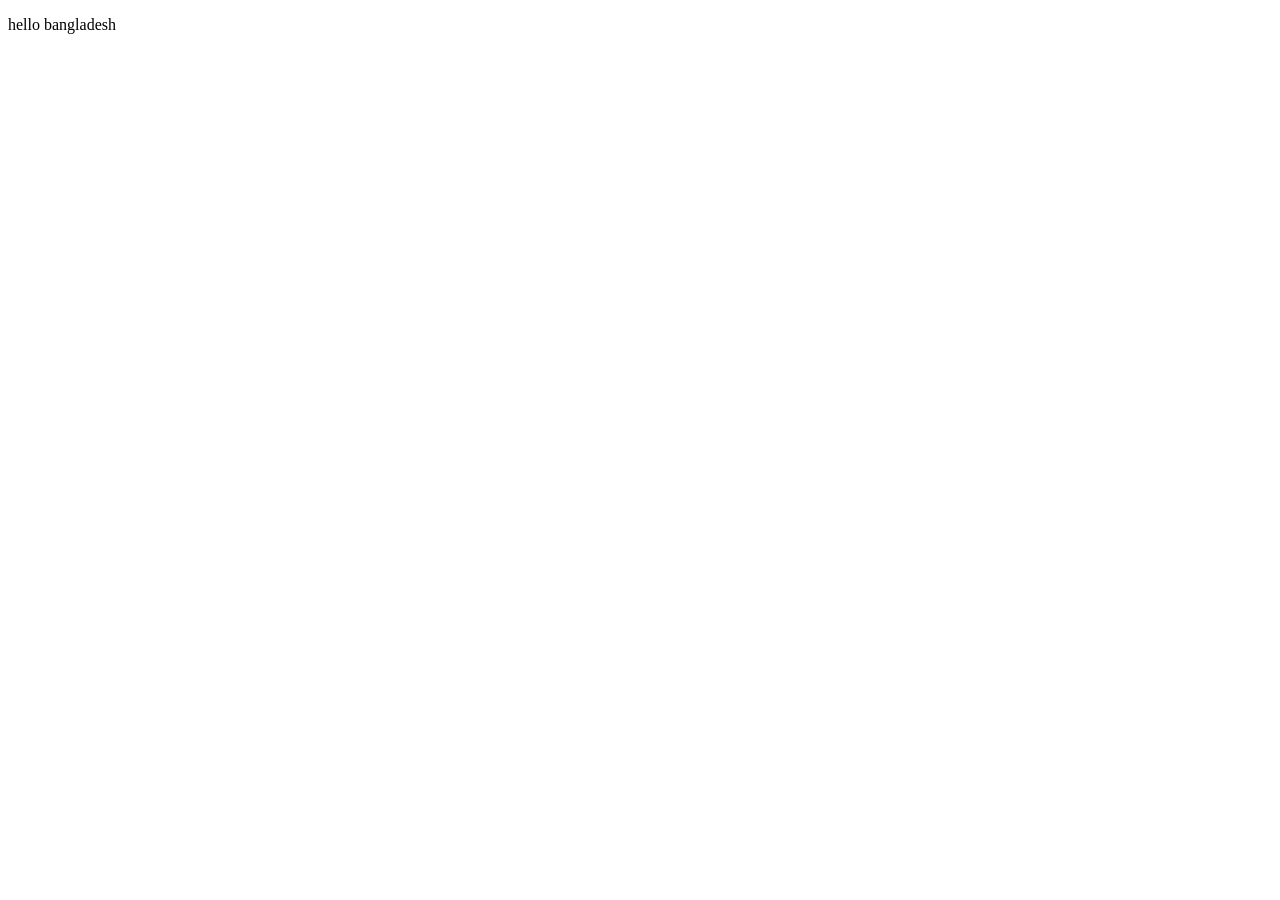
==== index.html @ fd84aac8 "first commit" ====
<!DOCTYPE html>
<html lang="en">
<head>
    <meta charset="UTF-8">
    <meta name="viewport" content="width=device-width, initial-scale=1.0">
    <title>Document</title>
    <link rel="stylesheet" href="./style.css">
</head>
<body>
    <p>hello bangladesh</p>
</body>
</html>
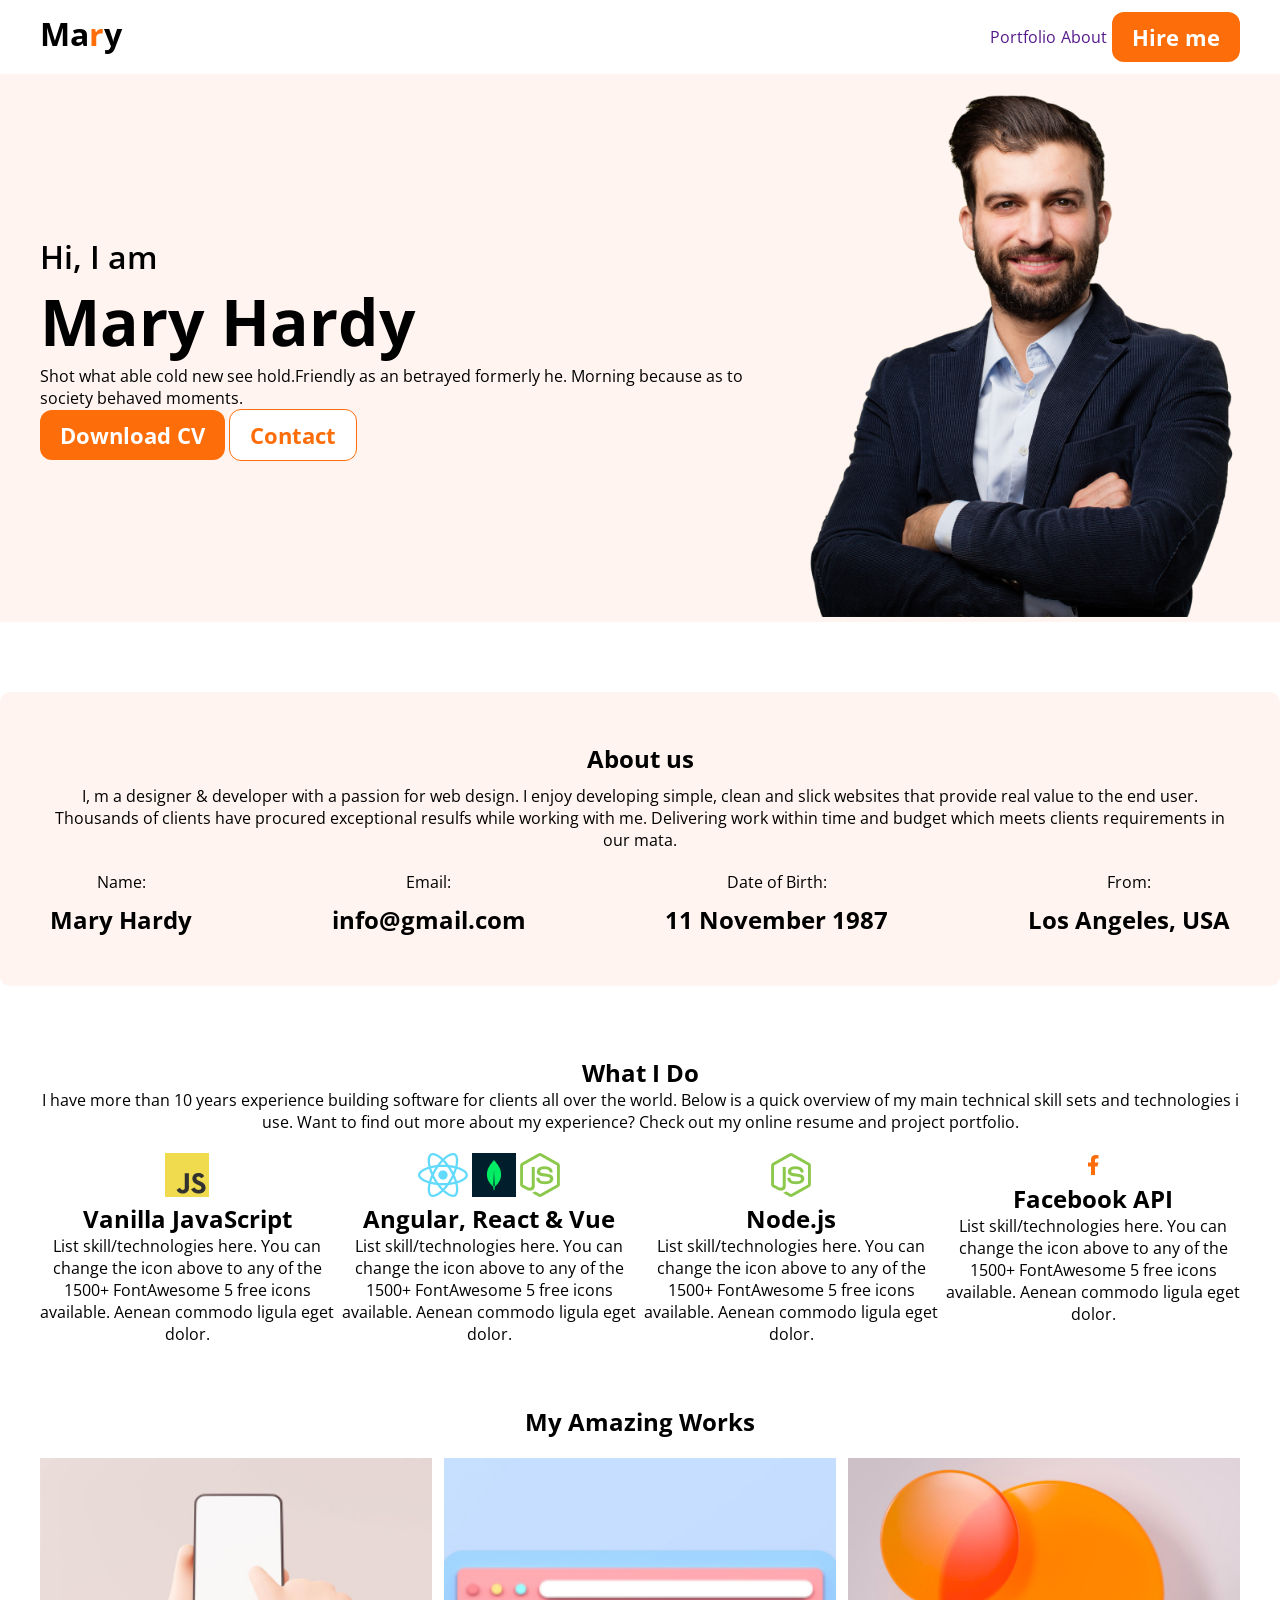
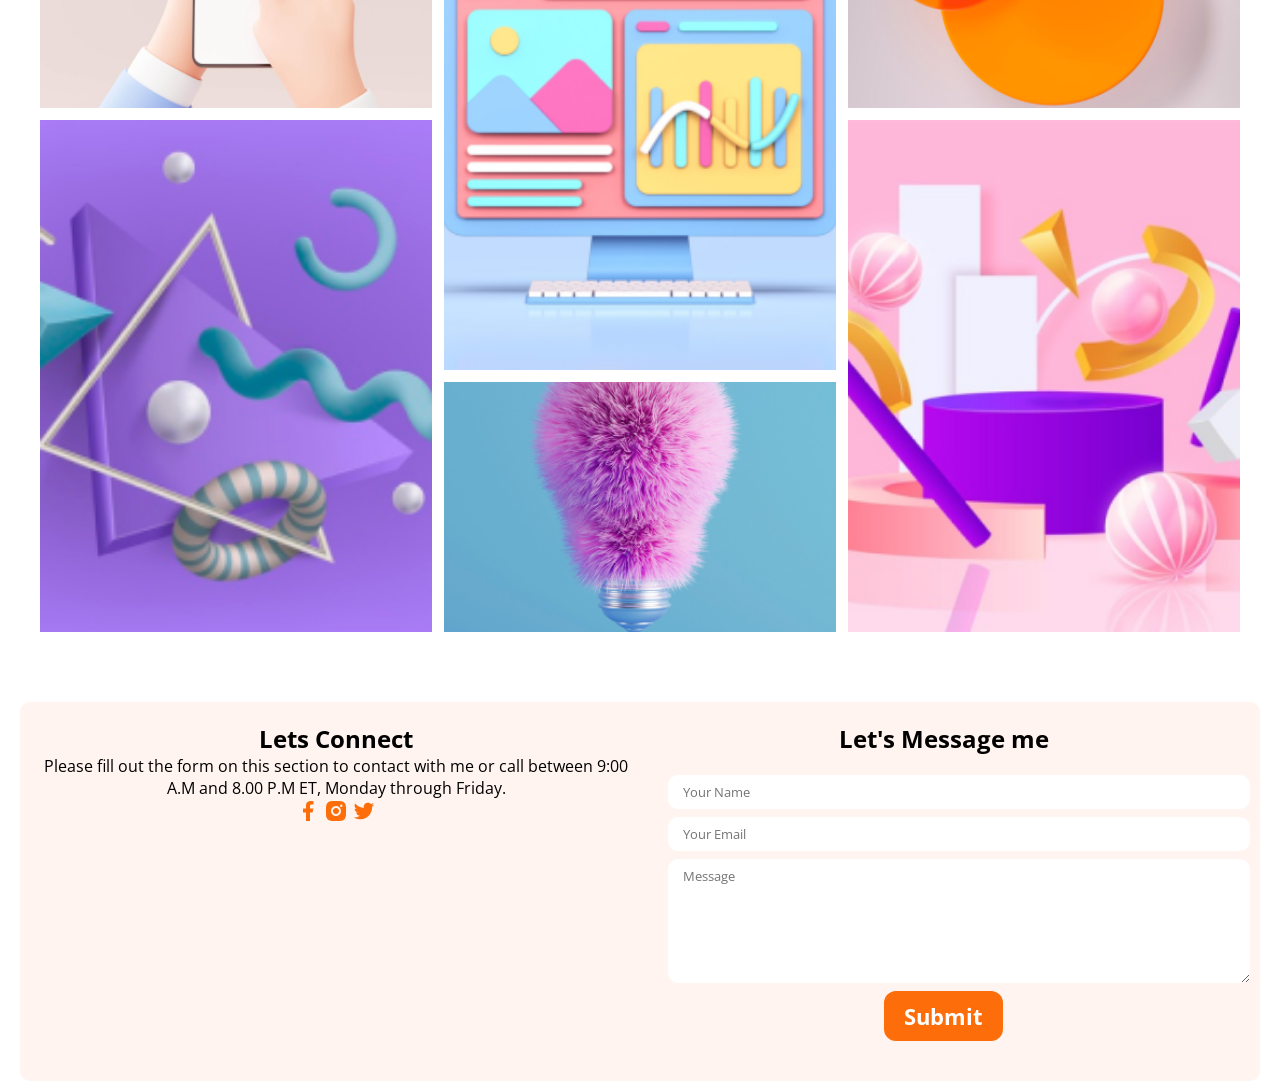
==== commit 8e7a2026: "Project Completed" ====
--- a/index.html
+++ b/index.html
@@ -1,12 +1,188 @@
 <!DOCTYPE html>
 <html lang="en">
+
 <head>
     <meta charset="UTF-8">
     <meta name="viewport" content="width=device-width, initial-scale=1.0">
-    <title>Document</title>
+    <title>Portfolio</title>
     <link rel="stylesheet" href="./style.css">
+    <!-- Google font -->
+    <link rel="preconnect" href="https://fonts.googleapis.com">
+    <link rel="preconnect" href="https://fonts.gstatic.com" crossorigin>
+    <link href="https://fonts.googleapis.com/css2?family=Open+Sans:ital,wght@0,300..800;1,300..800&display=swap"
+        rel="stylesheet">
+
 </head>
+
 <body>
-    <p>hello bangladesh</p>
+    <!-- nav bar start -->
+    <header>
+        <nav class="container">
+            <h2 class="logo">Ma<span class="logo-r">r</span>y</h2>
+            <ul>
+                <li><a href="">Portfolio</a></li>
+                <li><a href="">About</a></li>
+                <li><button class="common-btn">Hire me</button></li>
+            </ul>
+        </nav>
+    </header>
+    <!-- nav bar end -->
+
+    <!-- Hero section start -->
+    <section class="hero-parent-root">
+        <div class="hero-parent container">
+
+            <!-- left -->
+            <div class="hero-left">
+                <p class="hero-left-p-1">Hi, I am</p>
+                <h2>Mary Hardy</h2>
+                <p>Shot what able cold new see hold.Friendly as an betrayed formerly he. Morning because as to society
+                    behaved moments.</p>
+                <div>
+                    <button class="common-btn">Download CV</button>
+                    <button class="outline-btn">Contact</button>
+                </div>
+
+            </div>
+            <!-- right -->
+            <div class="hero-right">
+                <img src="images/hardy.png" alt="hardy">
+            </div>
+        </div>
+    </section>
+    <!-- Hero section end -->
+
+    <!-- About us section -->
+    <section class="container About-parent">
+        <h2>About us</h2>
+        <p>I, m a designer & developer with a passion for web design. I enjoy developing simple, clean and slick
+            websites that provide real value to the end user. Thousands of clients have procured exceptional resulfs
+            while working with me. Delivering work within time and budget which meets clients requirements in our mata.
+        </p>
+        <div class="about-box-parent">
+            <div>
+                <p>Name:</p>
+                <h2>Mary Hardy</h2>
+            </div>
+            <div>
+                <p>Email:</p>
+                <h2>info@gmail.com</h2>
+            </div>
+            <div>
+                <p>Date of Birth:</p>
+                <h2>11 November 1987</h2>
+            </div>
+            <div>
+                <p>From:</p>
+                <h2>Los Angeles, USA</h2>
+            </div>
+
+        </div>
+    </section>
+    <!-- About us section end -->
+
+    <!-- What I do section -->
+    <section class="what-i-do-parent container">
+        <h2>What I Do</h2>
+        <p>I have more than 10 years experience building software for clients all over the world. Below is a quick
+            overview of my main technical skill sets and technologies i use. Want to find out more about my experience?
+            Check out my online resume and project portfolio.</p>
+
+        <div class="what-i-do-card-container">
+            <div class="what-i-do-card">
+                <img src="./images/icons/js.png" alt="">
+                <h2>Vanilla JavaScript</h2>
+                <p>List skill/technologies here. You can change the icon above to any of the 1500+ FontAwesome 5 free
+                    icons available. Aenean commodo ligula eget dolor.</p>
+
+            </div>
+
+
+            <div class="what-i-do-card">
+                <img src="./images/icons/react.png" alt="">
+                <img src="./images/icons/mongo.png" alt="">
+                <img src="./images/icons/nodejs.png" alt="">
+                <h2>Angular, React & Vue</h2>
+                <p>List skill/technologies here. You can change the icon above to any of the 1500+ FontAwesome 5 free
+                    icons available. Aenean commodo ligula eget dolor.</p>
+
+            </div>
+
+
+            <div class="what-i-do-card">
+                <img src="./images/icons/nodejs.png" alt="">
+                <h2>Node.js</h2>
+                <p>List skill/technologies here. You can change the icon above to any of the 1500+ FontAwesome 5 free
+                    icons available. Aenean commodo ligula eget dolor.</p>
+
+            </div>
+
+
+            <div class="what-i-do-card">
+                <img src="./images/icons/facebook.png" alt="">
+                <h2>Facebook API</h2>
+                <p>List skill/technologies here. You can change the icon above to any of the 1500+ FontAwesome 5 free
+                    icons available. Aenean commodo ligula eget dolor.</p>
+
+            </div>
+
+        </div>
+    </section>
+    <!-- what i do section end -->
+
+    <!-- My amazing work start -->
+
+    <section class="my-amazing-parent container">
+        <h2>My Amazing Works</h2>
+        <div class="gallery">
+            <div class="box-1">
+                <img src="./images/Rectangle 8.png" alt="">
+            </div>
+            <div class="box-2">
+                <img src="./images/Rectangle 9.png" alt="">
+            </div>
+            <div class="box-3">
+                <img src="./images/Rectangle 10.png" alt="">
+            </div>
+            <div class="box-4">
+                <img src="./images/Rectangle 11.png" alt="">
+            </div>
+            <div class="box-5">
+                <img src="./images/Rectangle 12.png" alt="">
+            </div>
+            <div class="box-6">
+                <img src="./images/Rectangle 13.png" alt="">
+            </div>
+        </div>
+    </section>
+
+    <!-- My amazing work ends -->
+
+    <!-- footer start -->
+
+    <footer class="container">
+        <div>
+            <h2>Lets Connect</h2>
+            <p>
+                Please fill out the form on this section to contact with me or call between 9:00 A.M and 8.00 P.M ET,
+                Monday through Friday.
+            </p>
+            <div>
+                <img src="./images/icons/facebook.png" alt="">
+                <img src="./images/icons/insta.png" alt="">
+                <img src="./images/icons/twitter.png" alt="">
+            </div>
+        </div>
+        <div>
+            <h2>Let's Message me</h2>
+            <form>
+                <input type="text" placeholder="Your Name">
+                <input type="text" placeholder="Your Email">
+                <textarea rows="6" placeholder="Message"></textarea>
+                <button class="common-btn">Submit</button>
+            </form>
+        </div>
+    </footer>
 </body>
+
 </html>
--- a/style.css
+++ b/style.css
@@ -0,0 +1,197 @@
+* {
+    padding: 0;
+    margin: 0;
+    font-family: "Open Sans", sans-serif;
+}
+
+img {
+    max-width: 100%;
+}
+
+/* common button styles */
+.common-btn {
+    background-color: #fd6e0a;
+    padding: 10px 20px;
+    border-radius: 12px;
+    font-weight: bold;
+    font-size: 22px;
+    color: white;
+    border: none;
+    cursor: pointer;
+}
+
+.outline-btn {
+    background-color: white;
+    padding: 10px 20px;
+    border-radius: 12px;
+    font-weight: bold;
+    font-size: 22px;
+    color: #fd6e0a;
+    border: 1px #fd6e0a solid;
+    cursor: pointer;
+}
+
+.container {
+    max-width: 1200px;
+    margin: auto;
+}
+
+nav {
+    display: flex;
+    justify-content: space-between;
+    padding: 12px 0;
+}
+
+.logo {
+    font-weight: bold;
+    font-size: 32px;
+}
+
+.logo-r {
+    color: #fd6e0a;
+}
+
+ul {
+    display: flex;
+    justify-content: space-between;
+    list-style: none;
+    gap: 5px;
+    align-items: center;
+}
+
+ul li a {
+    text-decoration: none;
+}
+
+/* hero section style */
+
+.hero-parent-root {
+    background-color: rgb(255, 244, 239)
+}
+
+.hero-parent {
+    display: flex;
+    justify-content: space-between;
+    align-items: center;
+}
+
+.hero-left h2 {
+    font-weight: bold;
+    font-size: 64px;
+}
+
+.hero-left-p-1 {
+    font-weight: 600;
+    font-size: 32px;
+}
+
+
+/* About us css */
+
+.About-parent {
+    background-color: rgb(255, 244, 239);
+    margin: 70px auto;
+    border-radius: 10px;
+    padding: 50px;
+    text-align: center;
+}
+
+.About-parent p {
+    margin: 10px 0;
+}
+
+.about-box-parent {
+    display: flex;
+    justify-content: space-between;
+    gap: 8px;
+}
+
+/* What I do section styles */
+
+.what-i-do-parent {
+    margin: 60px auto;
+    text-align: center;
+}
+
+.what-i-do-card-container {
+    margin-top: 20px;
+    display: flex;
+    justify-content: space-between;
+    gap: 8px;
+}
+
+/* my amazing work section */
+
+.my-amazing-parent {
+    text-align: center;
+}
+
+.gallery {
+    margin-top: 20px;
+    display: grid;
+    gap: 12px;
+    grid-template-columns: repeat(3, 1fr);
+    grid-auto-rows: 250px;
+    grid-template-areas:
+        "one two three"
+        "four two six"
+        "four five six"
+}
+
+.gallery img {
+    height: 100%;
+    width: 100%;
+    object-fit: cover;
+}
+
+.box-1 {
+    grid-area: one;
+}
+
+.box-2 {
+    grid-area: two;
+}
+
+.box-3 {
+    grid-area: three;
+}
+
+.box-4 {
+    grid-area: four;
+}
+
+.box-5 {
+    grid-area: five;
+}
+
+.box-6 {
+    grid-area: six;
+}
+
+/* Footer style */
+
+footer {
+    text-align: center;
+    margin-top: 70px !important;
+    display: flex;
+    justify-content: space-between;
+    gap: 15px;
+    display: grid;
+    grid-template-columns: repeat(2, 1fr);
+    background-color: rgb(255, 244, 239);
+    padding: 20px;
+    border-radius: 10px;
+
+}
+footer form{
+    padding: 20px;
+}
+footer form input, footer form textarea {
+    border: none;
+    background-color: white;
+    padding: 8px 15px;
+    border-radius: 10px;
+    display: block;
+    width: 100%;
+    margin-bottom: 8px !important;
+}
